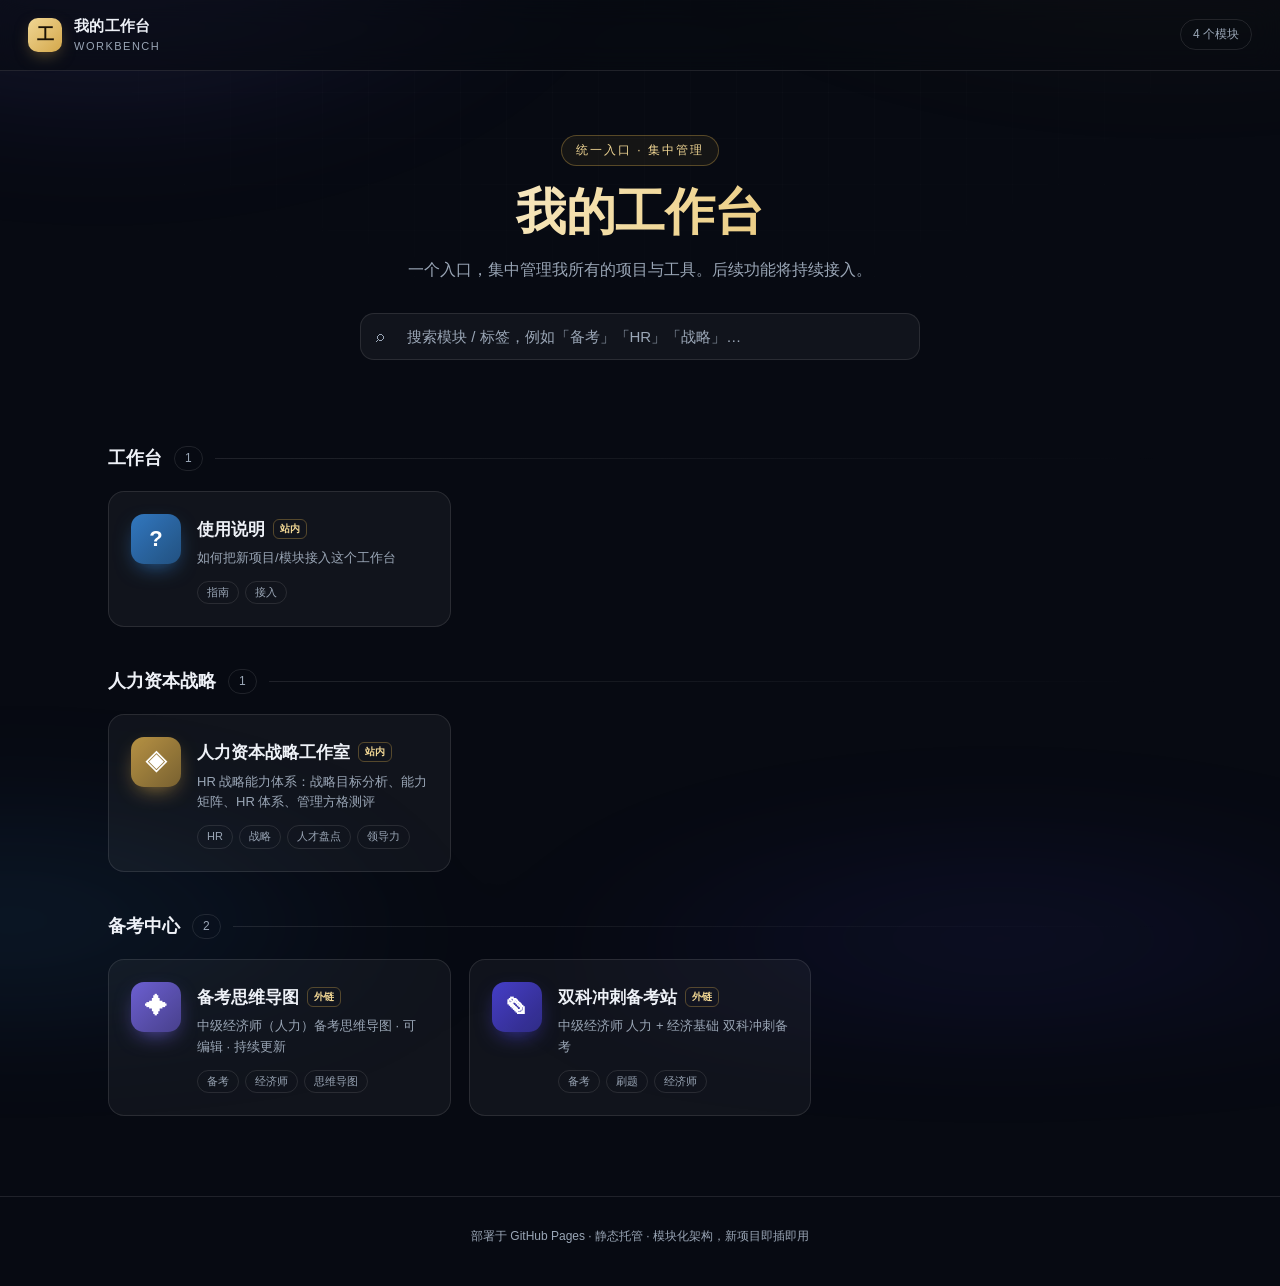
==== index.html @ c843520f "deploy: index.html" ====
<!DOCTYPE html>
<html lang="zh-CN">
<head>
<meta charset="utf-8" />
<meta name="viewport" content="width=device-width, initial-scale=1" />
<title>我的工作台</title>
<style>
  :root {
    --bg: #070a12;
    --bg-2: #0c1018;
    --surface: rgba(255,255,255,0.045);
    --surface-hover: rgba(255,255,255,0.075);
    --border: rgba(255,255,255,0.10);
    --border-strong: rgba(255,255,255,0.18);
    --text: #eef1f7;
    --muted: #9aa6b6;
    --gold: #d4a84b;
    --gold-soft: #f0d694;
    --radius: 16px;
    --shadow: 0 18px 50px -20px rgba(0,0,0,.7);
  }
  * { box-sizing: border-box; }
  html, body { margin: 0; padding: 0; }
  body {
    background: var(--bg);
    color: var(--text);
    font-family: -apple-system, BlinkMacSystemFont, "Segoe UI", "PingFang SC", "Microsoft YaHei", "Noto Sans SC", sans-serif;
    line-height: 1.6;
    min-height: 100vh;
    -webkit-font-smoothing: antialiased;
    position: relative;
    overflow-x: hidden;
  }
  /* 极光背景 */
  body::before, body::after {
    content: ""; position: fixed; inset: -20% -20% auto -20%; height: 70vh; z-index: 0;
    pointer-events: none; filter: blur(70px); opacity: .55;
  }
  body::before {
    background: radial-gradient(40% 60% at 20% 10%, rgba(124,108,240,.45), transparent 70%),
                radial-gradient(45% 55% at 80% 0%, rgba(212,168,75,.38), transparent 70%);
    animation: drift1 18s ease-in-out infinite alternate;
  }
  body::after {
    top: auto; bottom: -10%; height: 50vh;
    background: radial-gradient(40% 50% at 70% 100%, rgba(79,70,229,.35), transparent 70%),
                radial-gradient(35% 50% at 15% 90%, rgba(55,138,221,.30), transparent 70%);
    animation: drift2 22s ease-in-out infinite alternate;
  }
  @keyframes drift1 { from { transform: translate3d(-3%,0,0) scale(1); } to { transform: translate3d(4%,2%,0) scale(1.08); } }
  @keyframes drift2 { from { transform: translate3d(2%,0,0) scale(1.05); } to { transform: translate3d(-4%,-2%,0) scale(1); } }
  .grid-bg {
    position: fixed; inset: 0; z-index: 0; pointer-events: none; opacity: .35;
    background-image: linear-gradient(rgba(255,255,255,.04) 1px, transparent 1px),
                      linear-gradient(90deg, rgba(255,255,255,.04) 1px, transparent 1px);
    background-size: 46px 46px;
    -webkit-mask-image: radial-gradient(ellipse 80% 60% at 50% 0%, #000 30%, transparent 80%);
            mask-image: radial-gradient(ellipse 80% 60% at 50% 0%, #000 30%, transparent 80%);
  }
  .wrap { position: relative; z-index: 1; }

  /* 顶栏 */
  .topbar {
    position: sticky; top: 0; z-index: 30;
    display: flex; align-items: center; gap: 12px;
    padding: 14px 28px;
    background: rgba(8,11,18,.6);
    backdrop-filter: blur(14px); -webkit-backdrop-filter: blur(14px);
    border-bottom: 1px solid var(--border);
  }
  .logo {
    width: 34px; height: 34px; border-radius: 10px; flex: 0 0 34px;
    background: linear-gradient(135deg, var(--gold-soft), var(--gold));
    display: flex; align-items: center; justify-content: center;
    color: #1a1206; font-weight: 800; font-size: 17px;
    box-shadow: 0 6px 18px -6px rgba(212,168,75,.6);
  }
  .brand { font-weight: 700; font-size: 15px; letter-spacing: .3px; }
  .brand small { display: block; font-weight: 400; font-size: 11px; color: var(--muted); letter-spacing: 1.5px; }
  .topbar .spacer { flex: 1; }
  .topbar .pill {
    font-size: 12px; color: var(--muted);
    border: 1px solid var(--border); border-radius: 999px; padding: 5px 12px;
  }

  /* 英雄区 */
  .hero { max-width: 1120px; margin: 0 auto; padding: 64px 28px 26px; text-align: center; }
  .hero .eyebrow {
    display: inline-block; font-size: 12px; letter-spacing: 2px; color: var(--gold-soft);
    border: 1px solid rgba(212,168,75,.35); border-radius: 999px; padding: 5px 14px; margin-bottom: 18px;
    background: rgba(212,168,75,.07);
  }
  .hero h1 {
    margin: 0; font-size: clamp(30px, 5vw, 50px); font-weight: 800; line-height: 1.15; letter-spacing: -.5px;
    background: linear-gradient(120deg, #fff 10%, var(--gold-soft) 55%, var(--gold) 90%);
    -webkit-background-clip: text; background-clip: text; -webkit-text-fill-color: transparent; color: transparent;
  }
  .hero p { margin: 16px auto 0; max-width: 620px; color: var(--muted); font-size: 16px; }

  /* 搜索 */
  .search {
    max-width: 560px; margin: 30px auto 0; position: relative;
  }
  .search input {
    width: 100%; padding: 14px 16px 14px 46px; font-size: 15px; color: var(--text);
    background: var(--surface); border: 1px solid var(--border); border-radius: 14px; outline: none;
    transition: border-color .15s, background .15s;
  }
  .search input::placeholder { color: var(--muted); }
  .search input:focus { border-color: var(--gold); background: var(--surface-hover); }
  .search .ico {
    position: absolute; left: 16px; top: 50%; transform: translateY(-50%); color: var(--muted); font-size: 16px;
  }

  /* 分组 */
  main { max-width: 1120px; margin: 0 auto; padding: 18px 28px 80px; }
  .group { margin-top: 40px; }
  .group-head { display: flex; align-items: center; gap: 12px; margin-bottom: 18px; }
  .group-head h2 { margin: 0; font-size: 18px; font-weight: 700; }
  .group-head .count {
    font-size: 12px; color: var(--muted); border: 1px solid var(--border);
    border-radius: 999px; padding: 2px 10px;
  }
  .group-head .line { flex: 1; height: 1px; background: linear-gradient(90deg, var(--border), transparent); }

  .cards { display: grid; grid-template-columns: repeat(auto-fill, minmax(280px, 1fr)); gap: 18px; }

  .card {
    --mc: #378ADD;
    position: relative; overflow: hidden;
    background: var(--surface); border: 1px solid var(--border); border-radius: var(--radius);
    padding: 22px; cursor: pointer; text-align: left;
    transition: transform .18s ease, border-color .18s ease, background .18s ease, box-shadow .18s ease;
    display: flex; gap: 16px; align-items: flex-start;
    animation: rise .5s ease both;
  }
  @keyframes rise { from { opacity: 0; transform: translateY(14px); } to { opacity: 1; transform: none; } }
  .card::after {
    content: ""; position: absolute; inset: 0; opacity: 0; transition: opacity .2s;
    background: radial-gradient(120% 80% at 0% 0%, color-mix(in srgb, var(--mc) 22%, transparent), transparent 60%);
    pointer-events: none;
  }
  .card:hover {
    transform: translateY(-4px); border-color: var(--border-strong);
    background: var(--surface-hover);
    box-shadow: 0 20px 44px -22px color-mix(in srgb, var(--mc) 70%, #000);
  }
  .card:hover::after { opacity: 1; }
  .card:focus-visible { outline: 2px solid var(--gold); outline-offset: 2px; }
  .icon {
    width: 50px; height: 50px; border-radius: 13px; flex: 0 0 50px;
    display: flex; align-items: center; justify-content: center;
    font-size: 22px; color: #fff; font-weight: 700;
    background: linear-gradient(135deg, color-mix(in srgb, var(--mc) 85%, #fff 0%), color-mix(in srgb, var(--mc) 55%, #000 20%));
    box-shadow: 0 8px 22px -8px color-mix(in srgb, var(--mc) 80%, transparent);
  }
  .card-body { min-width: 0; flex: 1; }
  .card-title { font-size: 16.5px; font-weight: 700; margin: 2px 0 6px; display: flex; align-items: center; gap: 8px; flex-wrap: wrap; }
  .card-desc { font-size: 13px; color: var(--muted); margin: 0 0 12px; }
  .tags { display: flex; flex-wrap: wrap; gap: 6px; }
  .tag { font-size: 11px; color: var(--muted); border: 1px solid var(--border); border-radius: 999px; padding: 2px 9px; }
  .badge {
    font-size: 10px; color: var(--gold-soft);
    border: 1px solid rgba(212,168,75,.35); border-radius: 6px; padding: 1px 6px; font-weight: 600;
  }
  .empty-group { display: none; }
  .no-result { text-align: center; color: var(--muted); padding: 60px 0; font-size: 15px; display: none; }

  /* modal */
  .overlay {
    position: fixed; inset: 0; z-index: 60;
    background: rgba(6,8,14,.85); backdrop-filter: blur(6px);
    display: none; align-items: stretch; justify-content: center; padding: 22px;
  }
  .overlay.open { display: flex; animation: fade .2s ease; }
  @keyframes fade { from { opacity: 0; } to { opacity: 1; } }
  .frame-wrap {
    background: var(--bg-2); border: 1px solid var(--border-strong); border-radius: 16px;
    width: 100%; max-width: 1240px; display: flex; flex-direction: column; overflow: hidden;
    box-shadow: var(--shadow); animation: pop .22s ease;
  }
  @keyframes pop { from { transform: scale(.98); opacity: .6; } to { transform: none; opacity: 1; } }
  .frame-bar {
    display: flex; align-items: center; justify-content: space-between; gap: 12px;
    padding: 13px 16px; border-bottom: 1px solid var(--border); background: rgba(255,255,255,.03);
  }
  .frame-bar strong { font-size: 14px; display: flex; align-items: center; gap: 8px; }
  .frame-bar .dot { width: 8px; height: 8px; border-radius: 50%; background: var(--gold); box-shadow: 0 0 10px var(--gold); }
  .frame-bar .acts { display: flex; gap: 8px; }
  .frame-bar button {
    background: transparent; color: var(--muted); border: 1px solid var(--border);
    border-radius: 9px; padding: 7px 13px; cursor: pointer; font-size: 13px; transition: .15s;
  }
  .frame-bar button:hover { color: var(--text); border-color: var(--gold); }
  iframe { flex: 1; width: 100%; border: 0; background: #fff; min-height: 72vh; }

  footer {
    position: relative; z-index: 1; text-align: center; color: var(--muted); font-size: 12px;
    padding: 30px 20px 40px; border-top: 1px solid var(--border);
  }

  @media (max-width: 600px) {
    .hero { padding-top: 44px; }
    .topbar, .hero, main { padding-left: 18px; padding-right: 18px; }
    .cards { grid-template-columns: 1fr; }
  }
</style>
</head>
<body>
  <div class="grid-bg"></div>
  <div class="wrap">
    <div class="topbar">
      <div class="logo">工</div>
      <div class="brand">我的工作台<small>WORKBENCH</small></div>
      <div class="spacer"></div>
      <div class="pill" id="modCount">模块加载中…</div>
    </div>

    <section class="hero">
      <span class="eyebrow">统一入口 · 集中管理</span>
      <h1>我的工作台</h1>
      <p id="wb-subtitle">一个入口，集中管理我所有的项目与工具。后续功能将持续接入。</p>
      <div class="search">
        <span class="ico">⌕</span>
        <input id="q" type="text" placeholder="搜索模块 / 标签，例如「备考」「HR」「战略」…" autocomplete="off" />
      </div>
    </section>

    <main id="main"></main>
    <div class="no-result" id="noResult">没有匹配的模块，换个关键词试试。</div>

    <footer>
      部署于 GitHub Pages · 静态托管 · 模块化架构，新项目即插即用
    </footer>
  </div>

  <div class="overlay" id="overlay">
    <div class="frame-wrap">
      <div class="frame-bar">
        <strong><span class="dot"></span><span id="frame-title">模块</span></strong>
        <div class="acts">
          <button id="openNew">新窗口打开</button>
          <button onclick="closeFrame()">关闭</button>
        </div>
      </div>
      <iframe id="frame" src="about:blank" title="模块内容"></iframe>
    </div>
  </div>

<script>
  const FALLBACK = {
    title: "我的工作台",
    subtitle: "一个入口，集中管理我所有的项目与工具。后续功能将持续接入。",
    groups: ["工作台", "人力资本战略", "备考中心"],
    modules: [
      { id:"welcome", title:"使用说明", desc:"如何把新项目/模块接入这个工作台", type:"static", path:"welcome/index.html", color:"#378ADD", icon:"?", group:"工作台", tags:["指南","接入"] },
      { id:"hcss", title:"人力资本战略工作室", type:"static", path:"hcss/index.html", icon:"◈", desc:"HR 战略能力体系：战略目标分析、能力矩阵、HR 体系、管理方格测评", color:"#d4a84b", group:"人力资本战略", tags:["HR","战略","人才盘点","领导力"] },
      { id:"mindmap", title:"备考思维导图", desc:"中级经济师（人力）备考思维导图 · 可编辑 · 持续更新", type:"link", url:"mindmap.html", color:"#7c6cf0", icon:"✦", group:"备考中心", tags:["备考","经济师","思维导图"] },
      { id:"study", title:"双科冲刺备考站", desc:"中级经济师 人力 + 经济基础 双科冲刺备考", type:"link", url:"study.html", color:"#4f46e5", icon:"✎", group:"备考中心", tags:["备考","刷题","经济师"] }
    ]
  };

  const overlay = document.getElementById('overlay');
  const frame = document.getElementById('frame');
  const frameTitle = document.getElementById('frame-title');
  let lastUrl = '';

  function openFrame(url, title) {
    frameTitle.textContent = title || '模块';
    lastUrl = url;
    frame.src = url;
    overlay.classList.add('open');
    document.body.style.overflow = 'hidden';
  }
  function closeFrame() {
    overlay.classList.remove('open');
    frame.src = 'about:blank';
    document.body.style.overflow = '';
  }
  overlay.addEventListener('click', (e) => { if (e.target === overlay) closeFrame(); });
  document.addEventListener('keydown', (e) => { if (e.key === 'Escape') closeFrame(); });
  document.getElementById('openNew').addEventListener('click', () => { if (lastUrl) window.open(lastUrl, '_blank'); });

  function esc(s) {
    return String(s == null ? '' : s).replace(/[&<>"']/g, c => ({'&':'&amp;','<':'&lt;','>':'&gt;','"':'&quot;',"'":'&#39;'}[c]));
  }

  function openModule(mod) {
    if (mod.type === 'link') {
      window.open(mod.url, '_blank');
    } else if (mod.type === 'iframe') {
      openFrame(mod.url, mod.title);
    } else {
      let src = mod.url;
      if (mod.path) src = 'modules/' + mod.path;
      openFrame(src || 'about:blank', mod.title);
    }
  }

  function typeBadge(t) {
    if (t === 'link') return '外链';
    if (t === 'iframe') return '嵌入';
    return '站内';
  }

  function cardHTML(mod, idx) {
    const color = mod.color || '#378ADD';
    const initial = mod.icon || (mod.title || '?').trim().charAt(0);
    const tags = (mod.tags || []).map(t => '<span class="tag">' + esc(t) + '</span>').join('');
    const hay = (mod.title + ' ' + (mod.desc||'') + ' ' + (mod.tags||[]).join(' ')).toLowerCase();
    return '<div class="card" style="--mc:' + color + '; animation-delay:' + (idx*60) + 'ms" ' +
           'data-idx="' + idx + '" data-hay="' + esc(hay) + '" tabindex="0" role="button" aria-label="' + esc(mod.title) + '">' +
      '<div class="icon">' + esc(initial) + '</div>' +
      '<div class="card-body">' +
        '<div class="card-title">' + esc(mod.title) + '<span class="badge">' + typeBadge(mod.type) + '</span></div>' +
        '<div class="card-desc">' + esc(mod.desc || '') + '</div>' +
        '<div class="tags">' + tags + '</div>' +
      '</div>' +
    '</div>';
  }

  function render(m) {
    document.title = (m.title || '我的工作台');
    document.getElementById('wb-subtitle').textContent = m.subtitle || '';
    const main = document.getElementById('main');
    const groups = m.groups || [];
    const mods = m.modules || [];
    document.getElementById('modCount').textContent = mods.length + ' 个模块';
    main.innerHTML = '';
    if (!mods.length) {
      main.innerHTML = '<div class="no-result" style="display:block">还没有模块。</div>';
      return;
    }
    // 按 groups 顺序渲染，未分组的放最后
    const grouped = {};
    mods.forEach(mod => { const g = mod.group || '其他'; (grouped[g] = grouped[g] || []).push(mod); });
    const order = groups.concat(Object.keys(grouped).filter(g => !groups.includes(g)));
    let globalIdx = 0;
    order.forEach(g => {
      const list = grouped[g]; if (!list) return;
      const sec = document.createElement('section');
      sec.className = 'group';
      sec.dataset.group = g;
      sec.innerHTML = '<div class="group-head"><h2>' + esc(g) + '</h2>' +
        '<span class="count">' + list.length + '</span><span class="line"></span></div>' +
        '<div class="cards"></div>';
      const cardsEl = sec.querySelector('.cards');
      list.forEach(mod => {
        cardsEl.insertAdjacentHTML('beforeend', cardHTML(mod, globalIdx++));
      });
      main.appendChild(sec);
    });
    // 绑定点击/键盘（用 data-idx 直接定位模块，避免标题反查出错）
    main.querySelectorAll('.card').forEach(el => {
      const mod = mods[+el.dataset.idx];
      el.addEventListener('click', () => openModule(mod));
      el.addEventListener('keydown', (e) => { if (e.key === 'Enter' || e.key === ' ') { e.preventDefault(); openModule(mod); } });
    });
  }

  // 搜索过滤
  document.getElementById('q').addEventListener('input', (e) => {
    const kw = e.target.value.trim().toLowerCase();
    let visible = 0;
    document.querySelectorAll('.group').forEach(sec => {
      let gVisible = 0;
      sec.querySelectorAll('.card').forEach(card => {
        const hit = !kw || (card.dataset.hay || '').includes(kw);
        card.style.display = hit ? '' : 'none';
        if (hit) gVisible++;
      });
      sec.style.display = gVisible ? '' : 'none';
      visible += gVisible;
    });
    document.getElementById('noResult').style.display = visible ? 'none' : 'block';
  });

  fetch('manifest.json')
    .then(r => r.ok ? r.json() : Promise.reject())
    .then(render)
    .catch(() => render(FALLBACK));
</script>
</body>
</html>
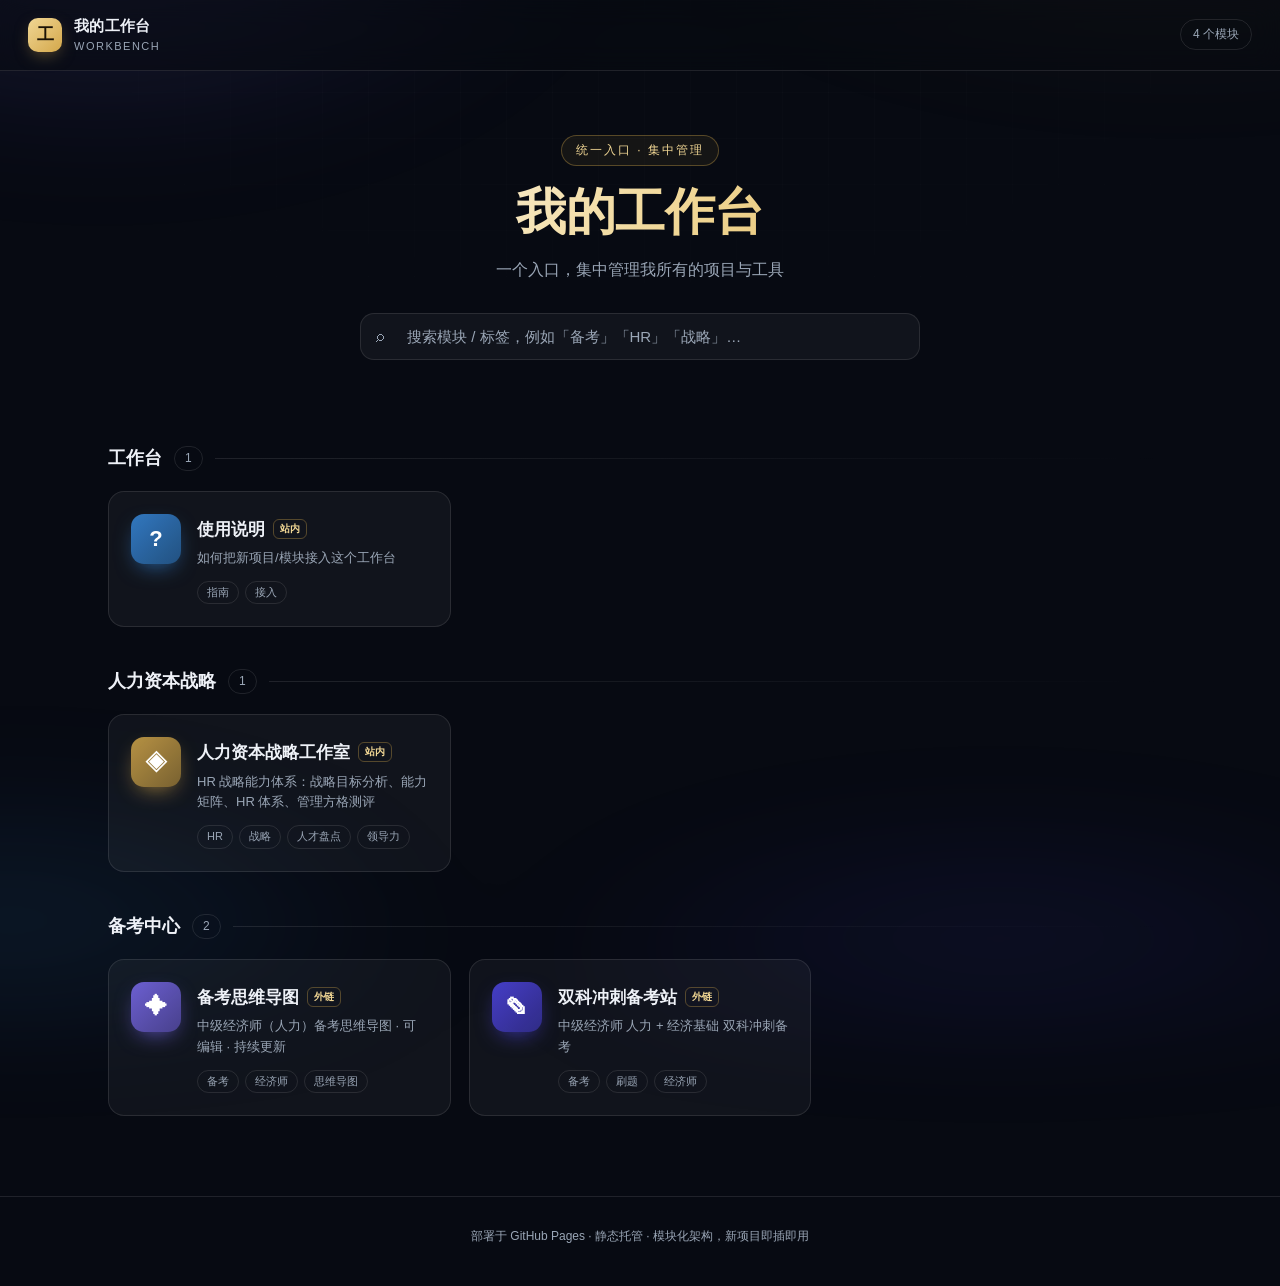
==== commit 5a85a612: "deploy: index.html" ====
--- a/index.html
+++ b/index.html
@@ -255,7 +255,7 @@
     modules: [
       { id:"welcome", title:"使用说明", desc:"如何把新项目/模块接入这个工作台", type:"static", path:"welcome/index.html", color:"#378ADD", icon:"?", group:"工作台", tags:["指南","接入"] },
       { id:"hcss", title:"人力资本战略工作室", type:"static", path:"hcss/index.html", icon:"◈", desc:"HR 战略能力体系：战略目标分析、能力矩阵、HR 体系、管理方格测评", color:"#d4a84b", group:"人力资本战略", tags:["HR","战略","人才盘点","领导力"] },
-      { id:"mindmap", title:"备考思维导图", desc:"中级经济师（人力）备考思维导图 · 可编辑 · 持续更新", type:"link", url:"mindmap.html", color:"#7c6cf0", icon:"✦", group:"备考中心", tags:["备考","经济师","思维导图"] },
+      { id:"mindmap", title:"备考思维导图", desc:"中级经济师（人力）备考思维导图 · 可编辑 · 持续更新", type:"link", url:"mindmap.html", color:"#7c6cf0", icon:"✦", group:"备考中心", tags:["备考","经济师","思维导图"], hidden:true },
       { id:"study", title:"双科冲刺备考站", desc:"中级经济师 人力 + 经济基础 双科冲刺备考", type:"link", url:"study.html", color:"#4f46e5", icon:"✎", group:"备考中心", tags:["备考","刷题","经济师"] }
     ]
   };
@@ -324,7 +324,7 @@
     document.getElementById('wb-subtitle').textContent = m.subtitle || '';
     const main = document.getElementById('main');
     const groups = m.groups || [];
-    const mods = m.modules || [];
+    const mods = (m.modules || []).filter(mod => !mod.hidden);
     document.getElementById('modCount').textContent = mods.length + ' 个模块';
     main.innerHTML = '';
     if (!mods.length) {
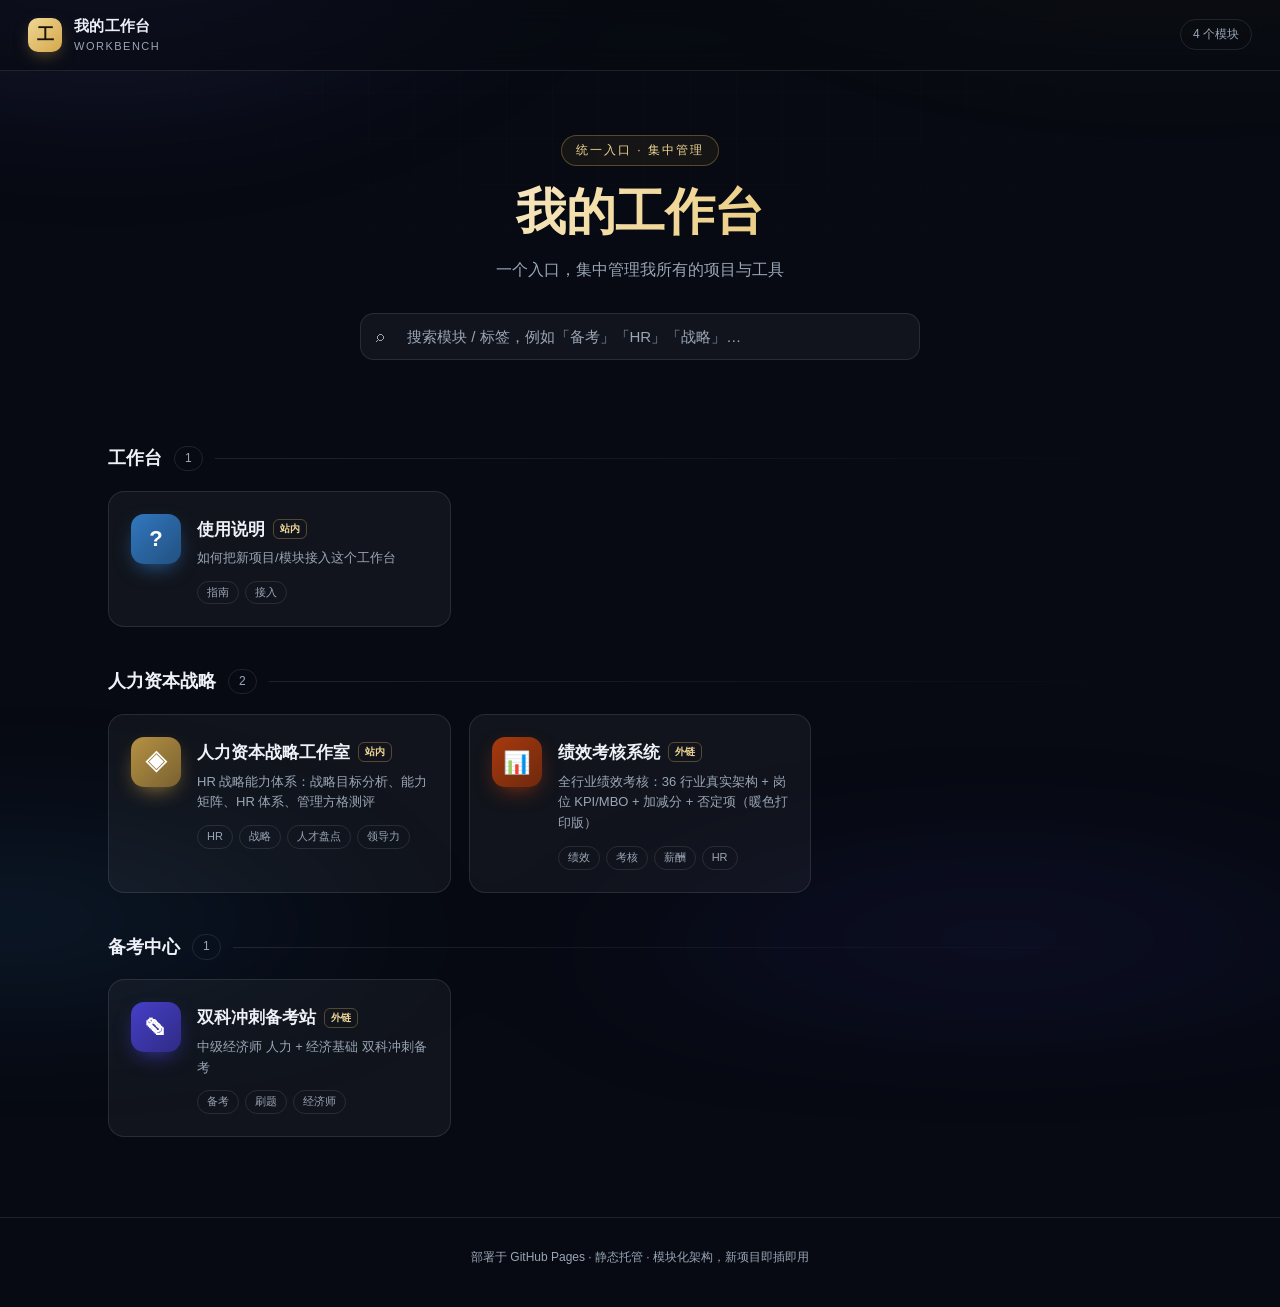
==== commit 2f5a47a5: "fix: add cache-busting + console diag for link open" ====
--- a/index.html
+++ b/index.html
@@ -287,7 +287,11 @@
 
   function openModule(mod) {
     if (mod.type === 'link') {
-      window.open(mod.url, '_blank');
+      // 防缓存：新窗口链接加 ?v=<manifest-ver>
+      const sep = mod.url.indexOf('?') >= 0 ? '&' : '?';
+      const url = mod.url + sep + 'v=' + (window.__WB_VER || Date.now());
+      console.log('[workbench] open link:', mod.id, '->', url);
+      window.open(url, '_blank');
     } else if (mod.type === 'iframe') {
       openFrame(mod.url, mod.title);
     } else {
@@ -377,7 +381,7 @@
 
   fetch('manifest.json')
     .then(r => r.ok ? r.json() : Promise.reject())
-    .then(render)
+    .then(m => { window.__WB_VER = Date.now(); render(m); })
     .catch(() => render(FALLBACK));
 </script>
 </body>
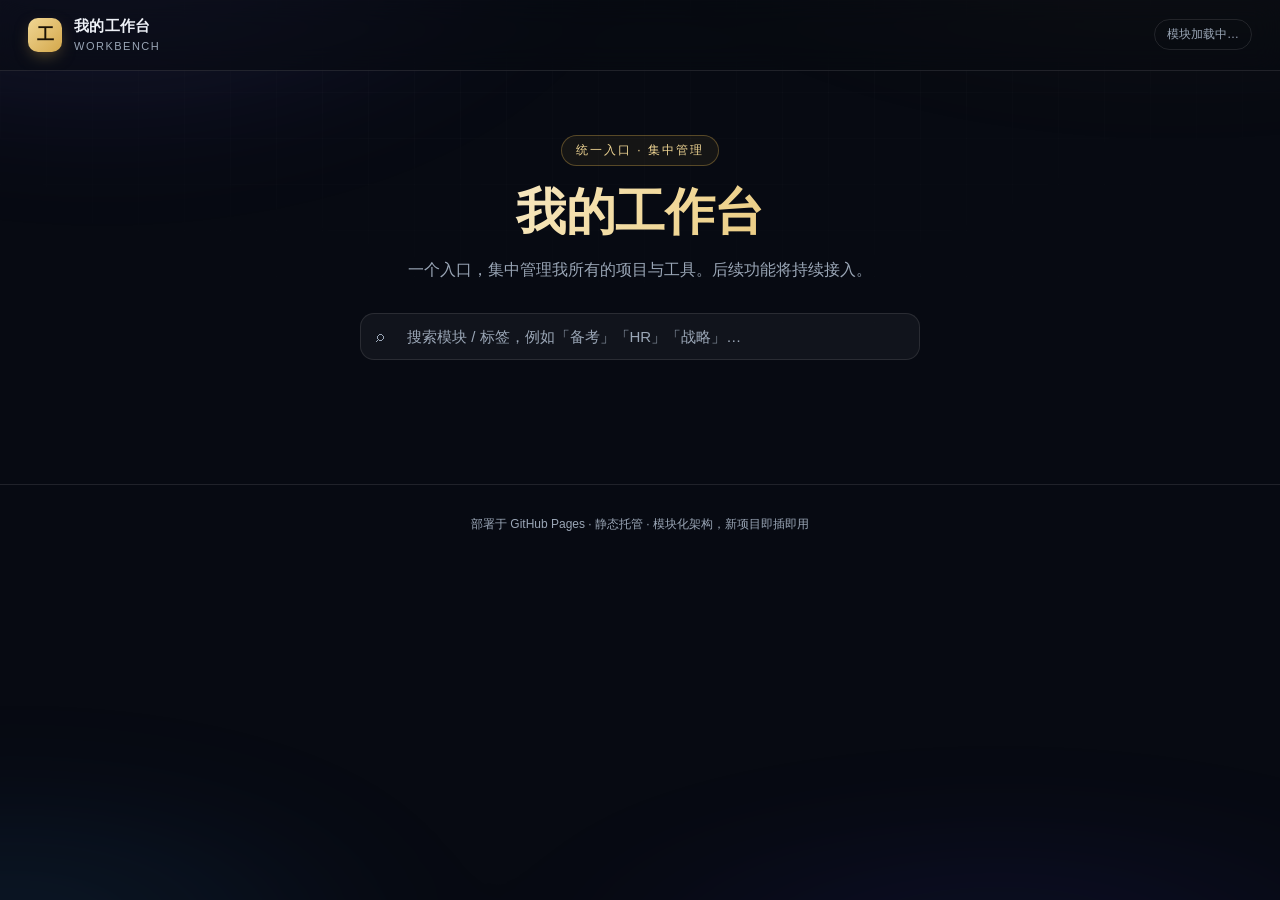
==== commit 4e3e55ad: "fix: 强制刷新防缓存(sessionStorage reload)+ FALLBACK补全perf" ====
--- a/index.html
+++ b/index.html
@@ -3,6 +3,12 @@
 <head>
 <meta charset="utf-8" />
 <meta name="viewport" content="width=device-width, initial-scale=1" />
+<script>
+  (function(){try{if(!sessionStorage.getItem('__wb_reloaded_v3')){sessionStorage.setItem('__wb_reloaded_v3','1');location.reload(true);}}catch(e){}})();
+</script>
+<meta http-equiv="Cache-Control" content="no-cache, no-store, must-revalidate" />
+<meta http-equiv="Pragma" content="no-cache" />
+<meta http-equiv="Expires" content="0" />
 <title>我的工作台</title>
 <style>
   :root {
@@ -257,6 +263,7 @@
       { id:"hcss", title:"人力资本战略工作室", type:"static", path:"hcss/index.html", icon:"◈", desc:"HR 战略能力体系：战略目标分析、能力矩阵、HR 体系、管理方格测评", color:"#d4a84b", group:"人力资本战略", tags:["HR","战略","人才盘点","领导力"] },
       { id:"mindmap", title:"备考思维导图", desc:"中级经济师（人力）备考思维导图 · 可编辑 · 持续更新", type:"link", url:"mindmap.html", color:"#7c6cf0", icon:"✦", group:"备考中心", tags:["备考","经济师","思维导图"], hidden:true },
       { id:"study", title:"双科冲刺备考站", desc:"中级经济师 人力 + 经济基础 双科冲刺备考", type:"link", url:"study.html", color:"#4f46e5", icon:"✎", group:"备考中心", tags:["备考","刷题","经济师"] }
+      { id:"perf", title:"绩效考核系统", desc:"全行业绩效考核系统", type:"link", url:"modules/perf/index.html", color:"#c2410c", icon:"📊", group:"人力资本战略", tags:["绩效","考核","HR"] }
     ]
   };
 
@@ -379,7 +386,7 @@
     document.getElementById('noResult').style.display = visible ? 'none' : 'block';
   });
 
-  fetch('manifest.json')
+  fetch('manifest.json?cb=' + Date.now(), {cache:'no-store'})
     .then(r => r.ok ? r.json() : Promise.reject())
     .then(m => { window.__WB_VER = Date.now(); render(m); })
     .catch(() => render(FALLBACK));
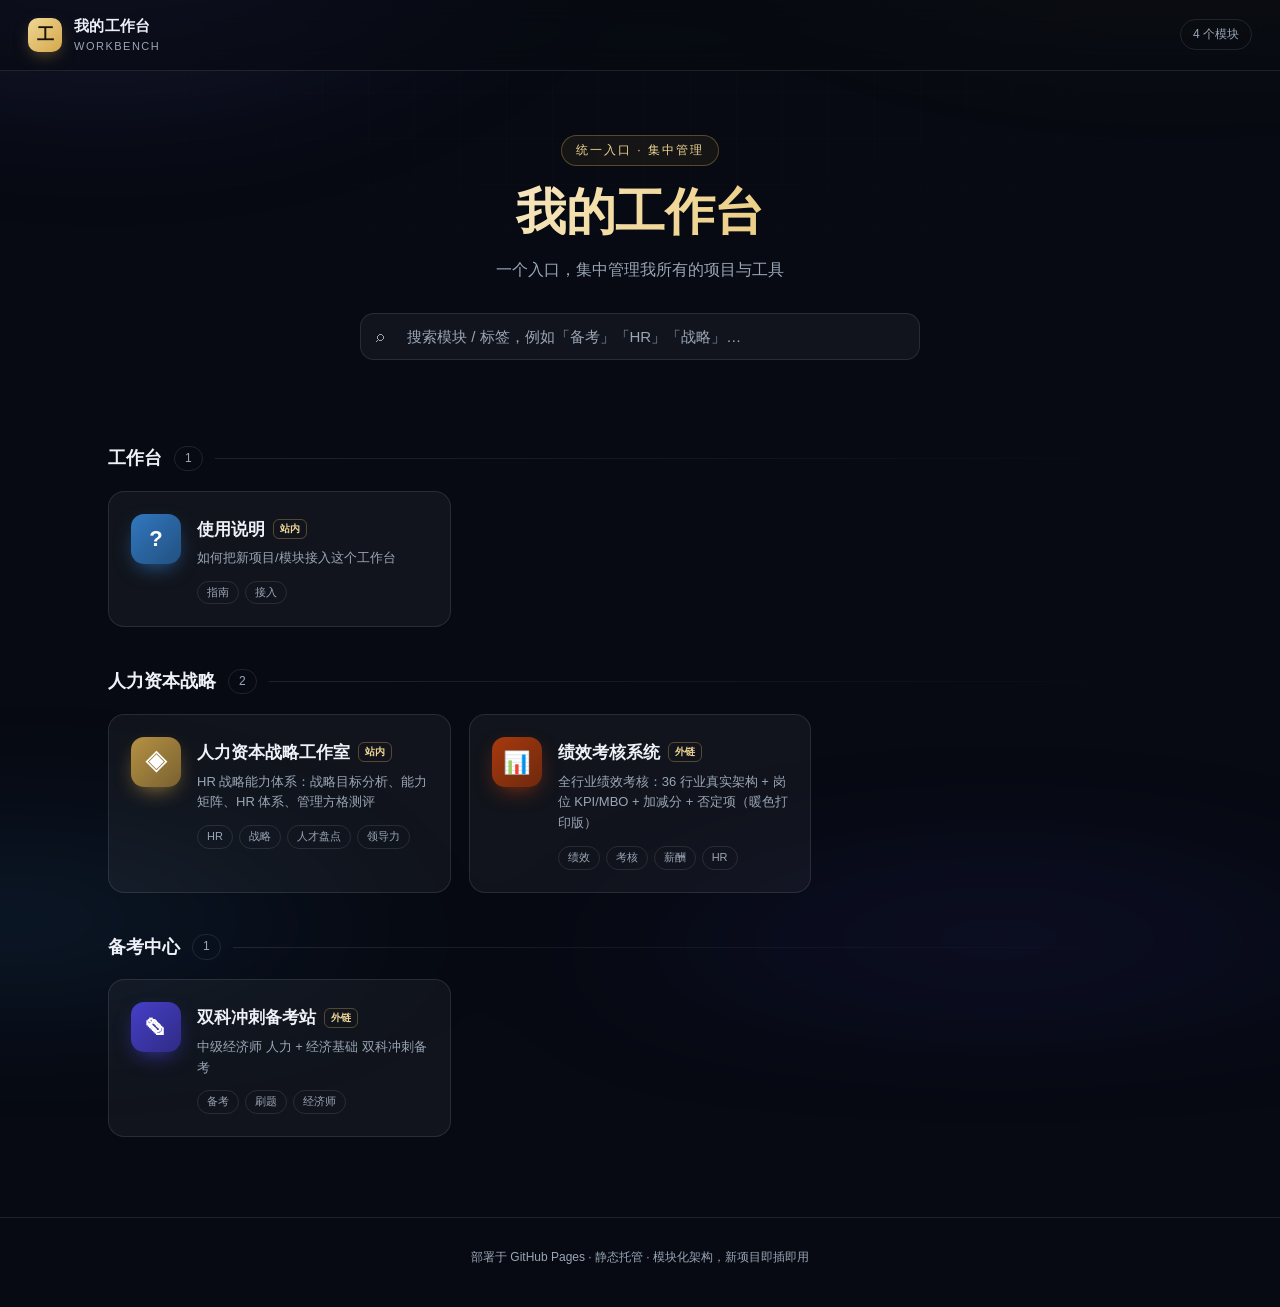
==== commit 7cabaab2: "revert: 回滚导致白屏的强制刷新脚本，恢复稳定版 index.html" ====
--- a/index.html
+++ b/index.html
@@ -3,9 +3,6 @@
 <head>
 <meta charset="utf-8" />
 <meta name="viewport" content="width=device-width, initial-scale=1" />
-<script>
-  (function(){try{if(!sessionStorage.getItem('__wb_reloaded_v3')){sessionStorage.setItem('__wb_reloaded_v3','1');location.reload(true);}}catch(e){}})();
-</script>
 <meta http-equiv="Cache-Control" content="no-cache, no-store, must-revalidate" />
 <meta http-equiv="Pragma" content="no-cache" />
 <meta http-equiv="Expires" content="0" />
@@ -263,7 +260,6 @@
       { id:"hcss", title:"人力资本战略工作室", type:"static", path:"hcss/index.html", icon:"◈", desc:"HR 战略能力体系：战略目标分析、能力矩阵、HR 体系、管理方格测评", color:"#d4a84b", group:"人力资本战略", tags:["HR","战略","人才盘点","领导力"] },
       { id:"mindmap", title:"备考思维导图", desc:"中级经济师（人力）备考思维导图 · 可编辑 · 持续更新", type:"link", url:"mindmap.html", color:"#7c6cf0", icon:"✦", group:"备考中心", tags:["备考","经济师","思维导图"], hidden:true },
       { id:"study", title:"双科冲刺备考站", desc:"中级经济师 人力 + 经济基础 双科冲刺备考", type:"link", url:"study.html", color:"#4f46e5", icon:"✎", group:"备考中心", tags:["备考","刷题","经济师"] }
-      { id:"perf", title:"绩效考核系统", desc:"全行业绩效考核系统", type:"link", url:"modules/perf/index.html", color:"#c2410c", icon:"📊", group:"人力资本战略", tags:["绩效","考核","HR"] }
     ]
   };
 
